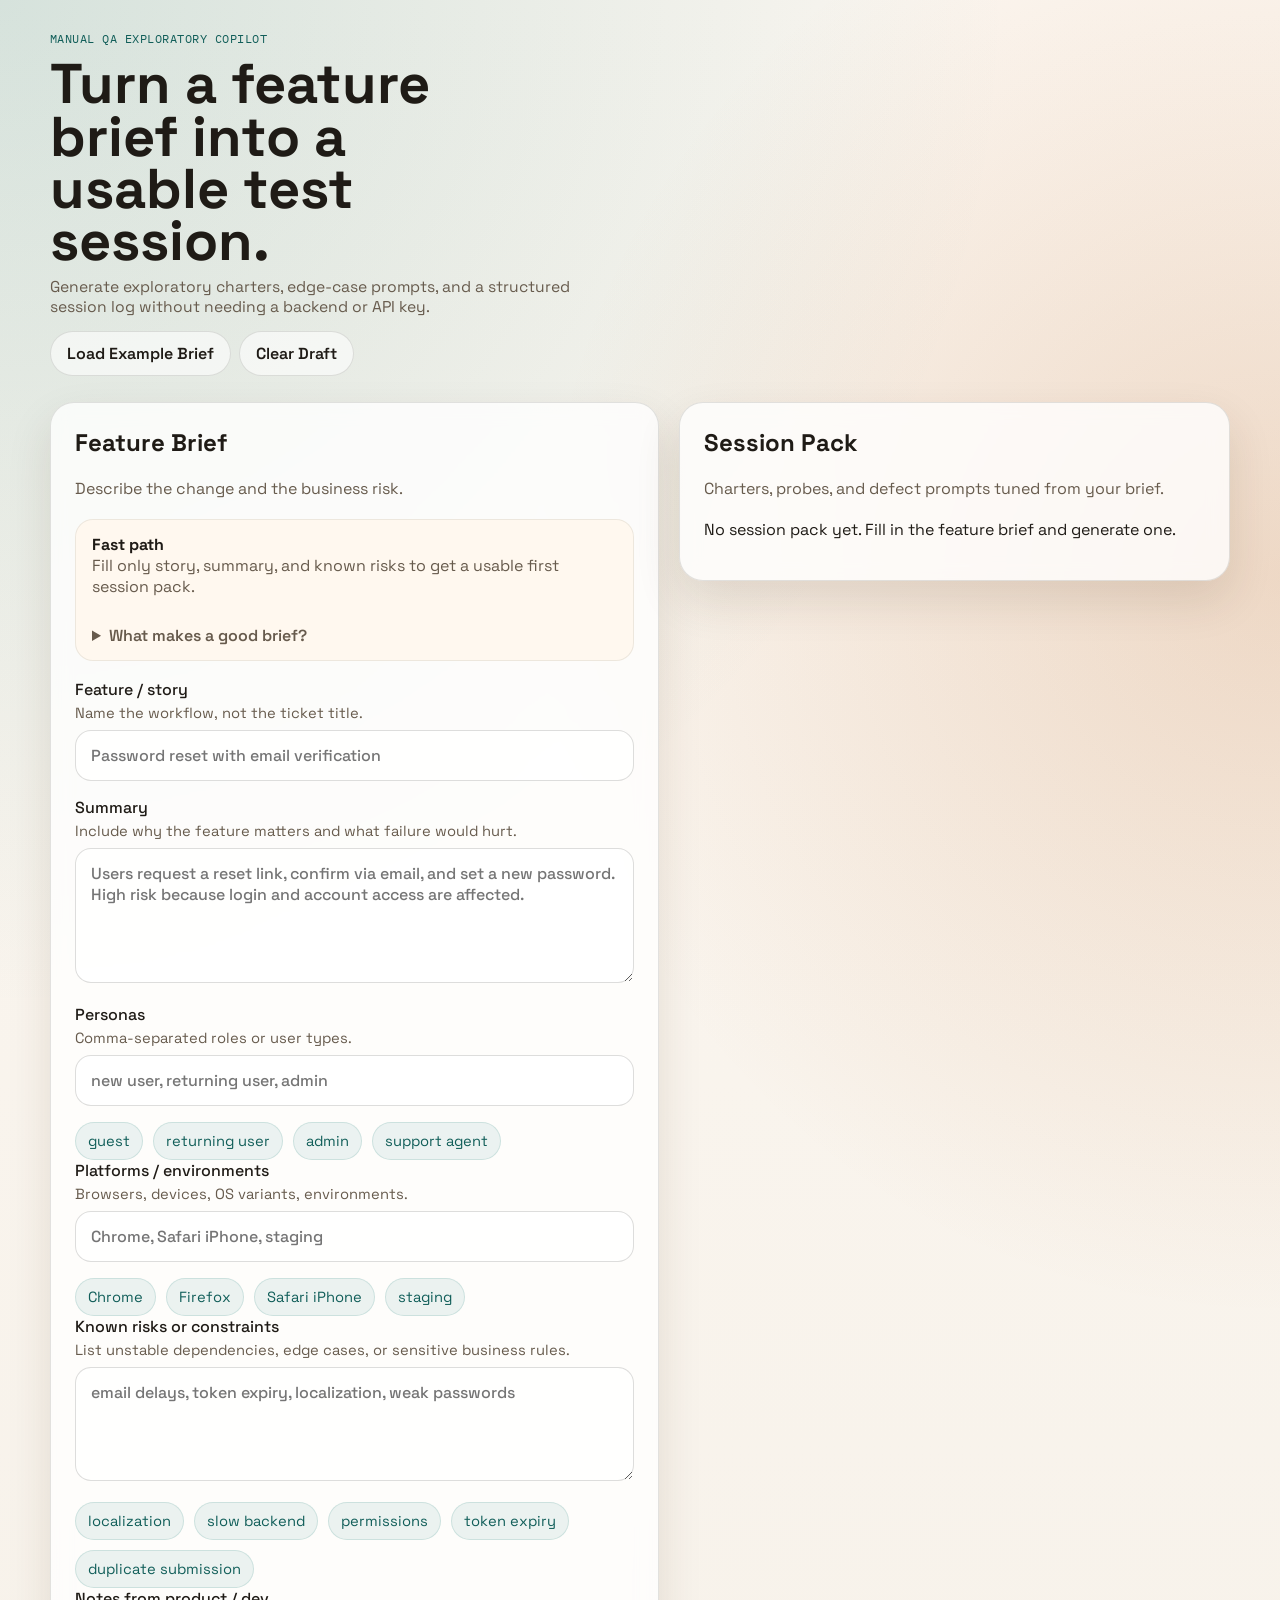
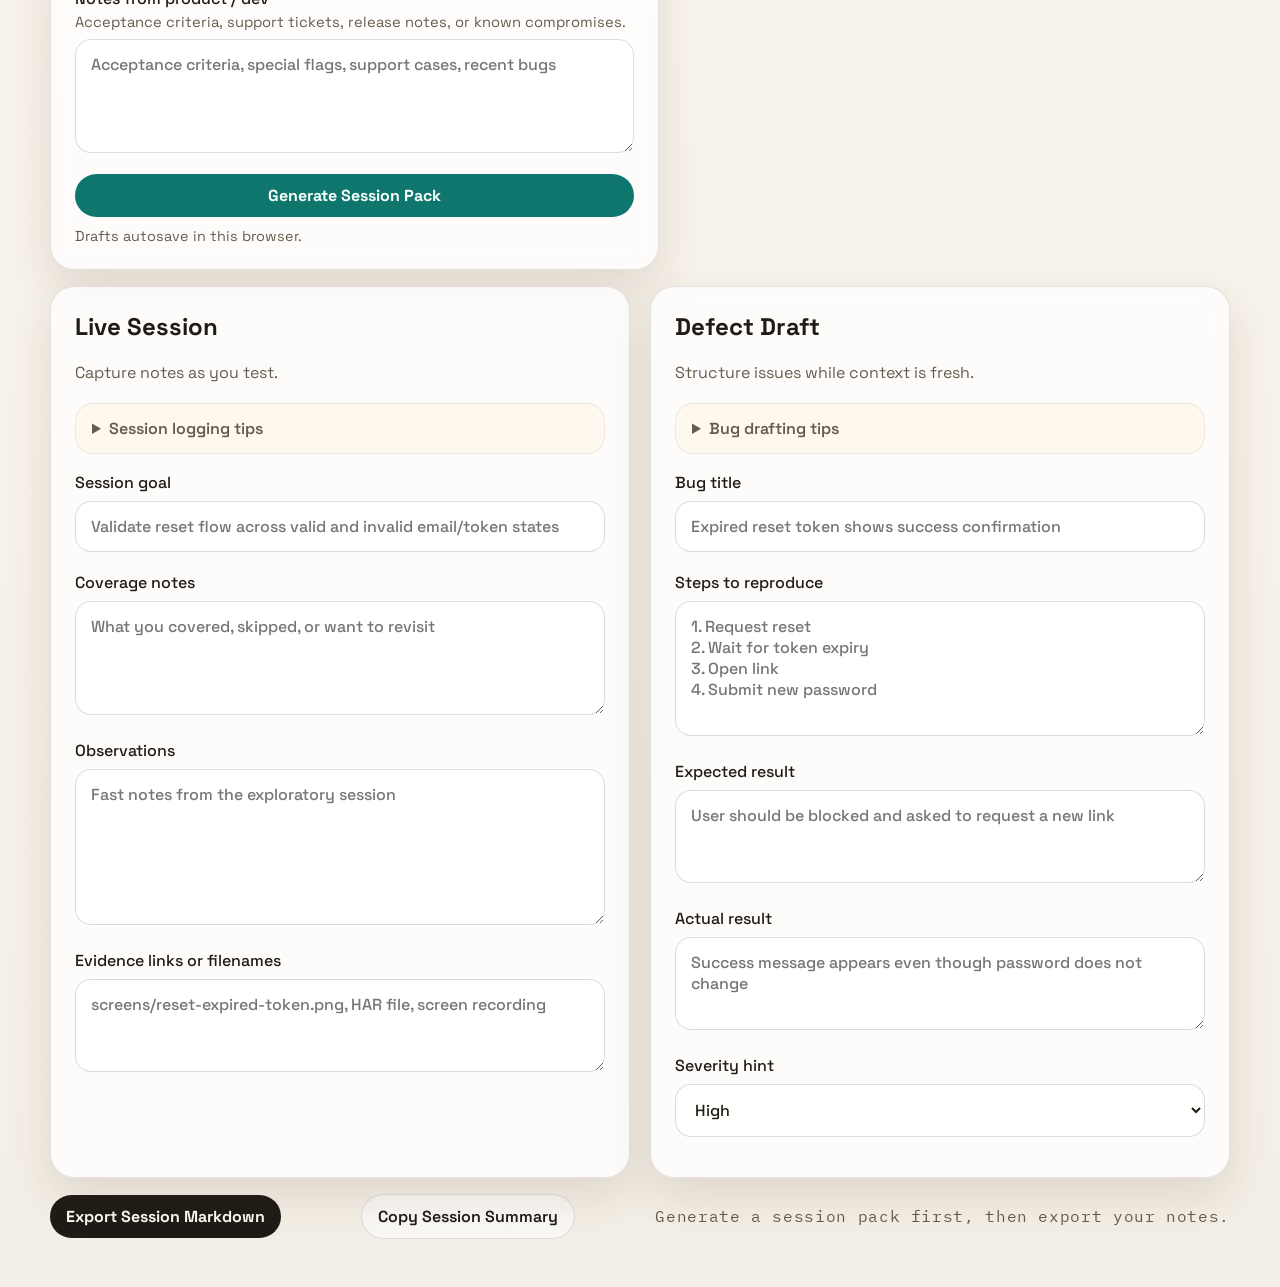
==== index.html @ 787197c0 "Initial MVP for manual QA exploratory copilot" ====
<!DOCTYPE html>
<html lang="en">
<head>
  <meta charset="UTF-8">
  <meta name="viewport" content="width=device-width, initial-scale=1.0">
  <title>Field Notes QA Copilot</title>
  <link rel="icon" type="image/svg+xml" href="favicon.svg">
  <link rel="preconnect" href="https://fonts.googleapis.com">
  <link rel="preconnect" href="https://fonts.gstatic.com" crossorigin>
  <link href="https://fonts.googleapis.com/css2?family=Space+Grotesk:wght@400;500;700&family=IBM+Plex+Mono:wght@400;500&display=swap" rel="stylesheet">
  <link rel="stylesheet" href="styles.css">
</head>
<body>
  <main class="shell">
    <section class="hero">
      <p class="eyebrow">Manual QA Exploratory Copilot</p>
      <h1>Turn a feature brief into a usable test session.</h1>
      <p class="lede">
        Generate exploratory charters, edge-case prompts, and a structured session log without needing a backend or API key.
      </p>
      <div class="hero-actions">
        <button id="sampleBtn" class="ghost" type="button">Load Example Brief</button>
        <button id="clearBtn" class="ghost" type="button">Clear Draft</button>
      </div>
    </section>

    <section class="panel grid">
      <form id="brief-form" class="card input-card">
        <div class="card-header">
          <h2>Feature Brief</h2>
          <p>Describe the change and the business risk.</p>
        </div>

        <section class="tips-banner">
          <div>
            <strong>Fast path</strong>
            <p>Fill only story, summary, and known risks to get a usable first session pack.</p>
          </div>
          <details>
            <summary>What makes a good brief?</summary>
            <ul class="tip-list">
              <li>State the user goal and the risky outcome if the feature fails.</li>
              <li>Mention roles, channels, environments, or external systems involved.</li>
              <li>List recent bugs, constraints, or areas that changed late.</li>
            </ul>
          </details>
        </section>

        <label>
          Feature / story
          <span class="hint">Name the workflow, not the ticket title.</span>
          <input id="featureName" name="featureName" type="text" placeholder="Password reset with email verification" required>
        </label>

        <label>
          Summary
          <span class="hint">Include why the feature matters and what failure would hurt.</span>
          <textarea id="summary" name="summary" rows="5" placeholder="Users request a reset link, confirm via email, and set a new password. High risk because login and account access are affected." required></textarea>
        </label>

        <label>
          Personas
          <span class="hint">Comma-separated roles or user types.</span>
          <input id="personas" name="personas" type="text" placeholder="new user, returning user, admin">
        </label>
        <div class="chip-row" data-target="personas">
          <button type="button" class="chip">guest</button>
          <button type="button" class="chip">returning user</button>
          <button type="button" class="chip">admin</button>
          <button type="button" class="chip">support agent</button>
        </div>

        <label>
          Platforms / environments
          <span class="hint">Browsers, devices, OS variants, environments.</span>
          <input id="platforms" name="platforms" type="text" placeholder="Chrome, Safari iPhone, staging">
        </label>
        <div class="chip-row" data-target="platforms">
          <button type="button" class="chip">Chrome</button>
          <button type="button" class="chip">Firefox</button>
          <button type="button" class="chip">Safari iPhone</button>
          <button type="button" class="chip">staging</button>
        </div>

        <label>
          Known risks or constraints
          <span class="hint">List unstable dependencies, edge cases, or sensitive business rules.</span>
          <textarea id="risks" name="risks" rows="4" placeholder="email delays, token expiry, localization, weak passwords"></textarea>
        </label>
        <div class="chip-row" data-target="risks">
          <button type="button" class="chip">localization</button>
          <button type="button" class="chip">slow backend</button>
          <button type="button" class="chip">permissions</button>
          <button type="button" class="chip">token expiry</button>
          <button type="button" class="chip">duplicate submission</button>
        </div>

        <label>
          Notes from product / dev
          <span class="hint">Acceptance criteria, support tickets, release notes, or known compromises.</span>
          <textarea id="notes" name="notes" rows="4" placeholder="Acceptance criteria, special flags, support cases, recent bugs"></textarea>
        </label>

        <div class="form-actions">
          <button type="submit" class="primary">Generate Session Pack</button>
          <p class="microcopy">Drafts autosave in this browser.</p>
        </div>
      </form>

      <section class="card output-card">
        <div class="card-header">
          <h2>Session Pack</h2>
          <p>Charters, probes, and defect prompts tuned from your brief.</p>
        </div>

        <div id="emptyState" class="empty-state">
          <p>No session pack yet. Fill in the feature brief and generate one.</p>
        </div>

        <div id="results" class="results hidden">
          <div class="summary-strip">
            <div>
              <span class="meta-label">Mission</span>
              <strong id="missionText"></strong>
            </div>
            <div>
              <span class="meta-label">Risk level</span>
              <strong id="riskLevel"></strong>
            </div>
            <div>
              <span class="meta-label">Topics</span>
              <strong id="topicSummary"></strong>
            </div>
            <div>
              <span class="meta-label">Counts</span>
              <strong id="packCounts"></strong>
            </div>
          </div>

          <section class="section-header">
            <div>
              <h3>Charters</h3>
              <p>Use these as session missions, not scripts.</p>
            </div>
            <ul id="charterList" class="stack-list"></ul>
          </section>

          <section class="section-header">
            <div>
              <h3>Edge-Case Probes</h3>
              <p>Scan these when you need new angles mid-session.</p>
            </div>
            <ul id="probeList" class="stack-list"></ul>
          </section>

          <section class="section-header">
            <div>
              <h3>Coverage Map</h3>
              <p>Mark what you touched and what still needs a pass.</p>
            </div>
            <ul id="coverageList" class="stack-list compact"></ul>
          </section>
        </div>
      </section>
    </section>

    <section class="panel grid session-grid">
      <section class="card">
        <div class="card-header">
          <h2>Live Session</h2>
          <p>Capture notes as you test.</p>
        </div>
        <details class="inline-tip">
          <summary>Session logging tips</summary>
          <ul class="tip-list">
            <li>Write what you learned, not every click you made.</li>
            <li>Note what you skipped on purpose so the coverage gap is explicit.</li>
            <li>Capture filenames, URLs, and timestamps while they are easy to grab.</li>
          </ul>
        </details>

        <div class="session-fields">
          <label>
            Session goal
            <input id="sessionGoal" type="text" placeholder="Validate reset flow across valid and invalid email/token states">
          </label>

          <label>
            Coverage notes
            <textarea id="coverageNotes" rows="4" placeholder="What you covered, skipped, or want to revisit"></textarea>
          </label>

          <label>
            Observations
            <textarea id="observations" rows="6" placeholder="Fast notes from the exploratory session"></textarea>
          </label>

          <label>
            Evidence links or filenames
            <textarea id="evidence" rows="3" placeholder="screens/reset-expired-token.png, HAR file, screen recording"></textarea>
          </label>
        </div>
      </section>

      <section class="card">
        <div class="card-header">
          <h2>Defect Draft</h2>
          <p>Structure issues while context is fresh.</p>
        </div>
        <details class="inline-tip">
          <summary>Bug drafting tips</summary>
          <ul class="tip-list">
            <li>Write the title as observed behavior plus affected area.</li>
            <li>Use expected vs actual to show user impact, not just technical mismatch.</li>
            <li>Keep steps short enough that another QA can replay them quickly.</li>
          </ul>
        </details>

        <div class="session-fields">
          <label>
            Bug title
            <input id="bugTitle" type="text" placeholder="Expired reset token shows success confirmation">
          </label>

          <label>
            Steps to reproduce
            <textarea id="steps" rows="5" placeholder="1. Request reset
2. Wait for token expiry
3. Open link
4. Submit new password"></textarea>
          </label>

          <label>
            Expected result
            <textarea id="expected" rows="3" placeholder="User should be blocked and asked to request a new link"></textarea>
          </label>

          <label>
            Actual result
            <textarea id="actual" rows="3" placeholder="Success message appears even though password does not change"></textarea>
          </label>

          <label>
            Severity hint
            <select id="severity">
              <option>Critical</option>
              <option selected>High</option>
              <option>Medium</option>
              <option>Low</option>
            </select>
          </label>
        </div>
      </section>
    </section>

    <section class="panel actions">
      <button id="exportBtn" class="secondary">Export Session Markdown</button>
      <button id="copyBtn" class="ghost" type="button">Copy Session Summary</button>
      <p id="statusMessage" class="status">Generate a session pack first, then export your notes.</p>
    </section>
  </main>

  <script src="app.js"></script>
</body>
</html>
---- styles.css ----
:root {
  --bg: #f4efe6;
  --panel: rgba(255, 251, 245, 0.84);
  --card: rgba(255, 255, 255, 0.78);
  --text: #1f1b16;
  --muted: #675b4d;
  --line: rgba(31, 27, 22, 0.12);
  --accent: #0f766e;
  --accent-strong: #115e59;
  --signal: #b45309;
  --shadow: 0 20px 45px rgba(63, 42, 20, 0.12);
}

* {
  box-sizing: border-box;
}

body {
  margin: 0;
  min-height: 100vh;
  font-family: "Space Grotesk", sans-serif;
  color: var(--text);
  background:
    radial-gradient(circle at top left, rgba(15, 118, 110, 0.16), transparent 32%),
    radial-gradient(circle at right 20%, rgba(180, 83, 9, 0.18), transparent 28%),
    linear-gradient(180deg, #fcf7f1 0%, var(--bg) 100%);
}

.shell {
  width: min(1180px, calc(100% - 32px));
  margin: 0 auto;
  padding: 22px 0 48px;
}

.hero {
  padding: 8px 0 10px;
  max-width: 880px;
}

.hero-actions,
.form-actions,
.chip-row {
  display: flex;
  flex-wrap: wrap;
  gap: 10px;
}

.hero-actions {
  gap: 8px;
}

.eyebrow,
.meta-label,
.status {
  font-family: "IBM Plex Mono", monospace;
  letter-spacing: 0.04em;
}

.eyebrow {
  color: var(--accent-strong);
  text-transform: uppercase;
  font-size: 0.78rem;
}

h1,
h2,
h3,
p {
  margin-top: 0;
}

h1 {
  max-width: 11ch;
  font-size: clamp(2rem, 4.4vw, 3.5rem);
  line-height: 0.93;
  margin-bottom: 10px;
}

.lede {
  max-width: 58ch;
  color: var(--muted);
  font-size: 0.98rem;
  margin-bottom: 14px;
}

.panel {
  margin-top: 16px;
}

.grid {
  display: grid;
  gap: 20px;
  grid-template-columns: 1.05fr 0.95fr;
}

.session-grid {
  grid-template-columns: repeat(2, 1fr);
}

.card {
  background: var(--card);
  border: 1px solid var(--line);
  border-radius: 24px;
  box-shadow: var(--shadow);
  padding: 24px;
  backdrop-filter: blur(10px);
}

.output-card {
  position: sticky;
  top: 18px;
  align-self: start;
}

.card-header {
  margin-bottom: 20px;
}

.card-header p {
  color: var(--muted);
  margin-bottom: 0;
}

label {
  display: block;
  margin-bottom: 16px;
  font-weight: 500;
}

.hint,
.microcopy,
.section-header p,
.tip-list,
summary,
.tips-banner p {
  color: var(--muted);
}

.hint {
  display: block;
  margin-top: 4px;
  font-weight: 400;
  font-size: 0.92rem;
}

input,
textarea,
select,
button {
  font: inherit;
}

input,
textarea,
select {
  width: 100%;
  margin-top: 8px;
  border: 1px solid rgba(31, 27, 22, 0.15);
  border-radius: 16px;
  padding: 14px 15px;
  background: rgba(255, 255, 255, 0.78);
  color: var(--text);
}

input:focus,
textarea:focus,
select:focus {
  outline: 2px solid rgba(15, 118, 110, 0.22);
  border-color: var(--accent);
}

textarea {
  resize: vertical;
}

button {
  border: 0;
  border-radius: 999px;
  padding: 11px 16px;
  cursor: pointer;
  transition: transform 160ms ease, opacity 160ms ease, background 160ms ease;
}

button:hover {
  transform: translateY(-1px);
}

.primary {
  background: var(--accent);
  color: #f8fffd;
  width: 100%;
  font-weight: 700;
}

.secondary {
  background: #1f1b16;
  color: #fffaf2;
  font-weight: 700;
}

.ghost {
  background: rgba(255, 255, 255, 0.58);
  color: var(--text);
  border: 1px solid rgba(31, 27, 22, 0.12);
  font-weight: 600;
}

.chip {
  background: rgba(15, 118, 110, 0.08);
  color: var(--accent-strong);
  border: 1px solid rgba(15, 118, 110, 0.14);
  padding: 9px 12px;
  font-size: 0.92rem;
}

.tips-banner,
.inline-tip {
  border: 1px solid rgba(31, 27, 22, 0.08);
  border-radius: 18px;
  background: rgba(255, 248, 238, 0.9);
  padding: 14px 16px;
  margin-bottom: 18px;
}

.tips-banner {
  display: grid;
  gap: 12px;
}

summary {
  cursor: pointer;
  font-weight: 600;
}

.tip-list {
  margin-bottom: 0;
  padding-left: 20px;
}

.results.hidden,
.empty-state.hidden {
  display: none;
}

.summary-strip {
  display: grid;
  gap: 12px;
  grid-template-columns: repeat(2, minmax(0, 1fr));
  margin-bottom: 20px;
  padding: 16px;
  border-radius: 18px;
  background: rgba(15, 118, 110, 0.08);
}

.meta-label {
  display: block;
  color: var(--muted);
  font-size: 0.74rem;
  text-transform: uppercase;
  margin-bottom: 4px;
}

.stack-list {
  padding: 0;
  margin: 0;
  list-style: none;
  display: grid;
  gap: 12px;
}

.stack-list li {
  padding: 14px 15px;
  border-radius: 16px;
  background: rgba(255, 250, 242, 0.9);
  border: 1px solid rgba(31, 27, 22, 0.09);
}

.section-header {
  margin-top: 24px;
}

.section-header h3 {
  margin-bottom: 4px;
}

.compact li {
  padding: 10px 12px;
}

.session-fields {
  display: grid;
  gap: 4px;
}

.actions {
  display: flex;
  flex-wrap: wrap;
  justify-content: space-between;
  align-items: center;
  gap: 16px;
}

.status {
  color: var(--muted);
  margin-bottom: 0;
}

.microcopy {
  margin: 0;
  font-size: 0.9rem;
}

@media (max-width: 920px) {
  .grid,
  .session-grid {
    grid-template-columns: 1fr;
  }

  .shell {
    width: min(100% - 20px, 1180px);
    padding-top: 16px;
  }

  h1 {
    max-width: none;
    font-size: clamp(2rem, 10vw, 3rem);
  }

  .actions {
    align-items: flex-start;
  }

  .output-card {
    position: static;
  }
}
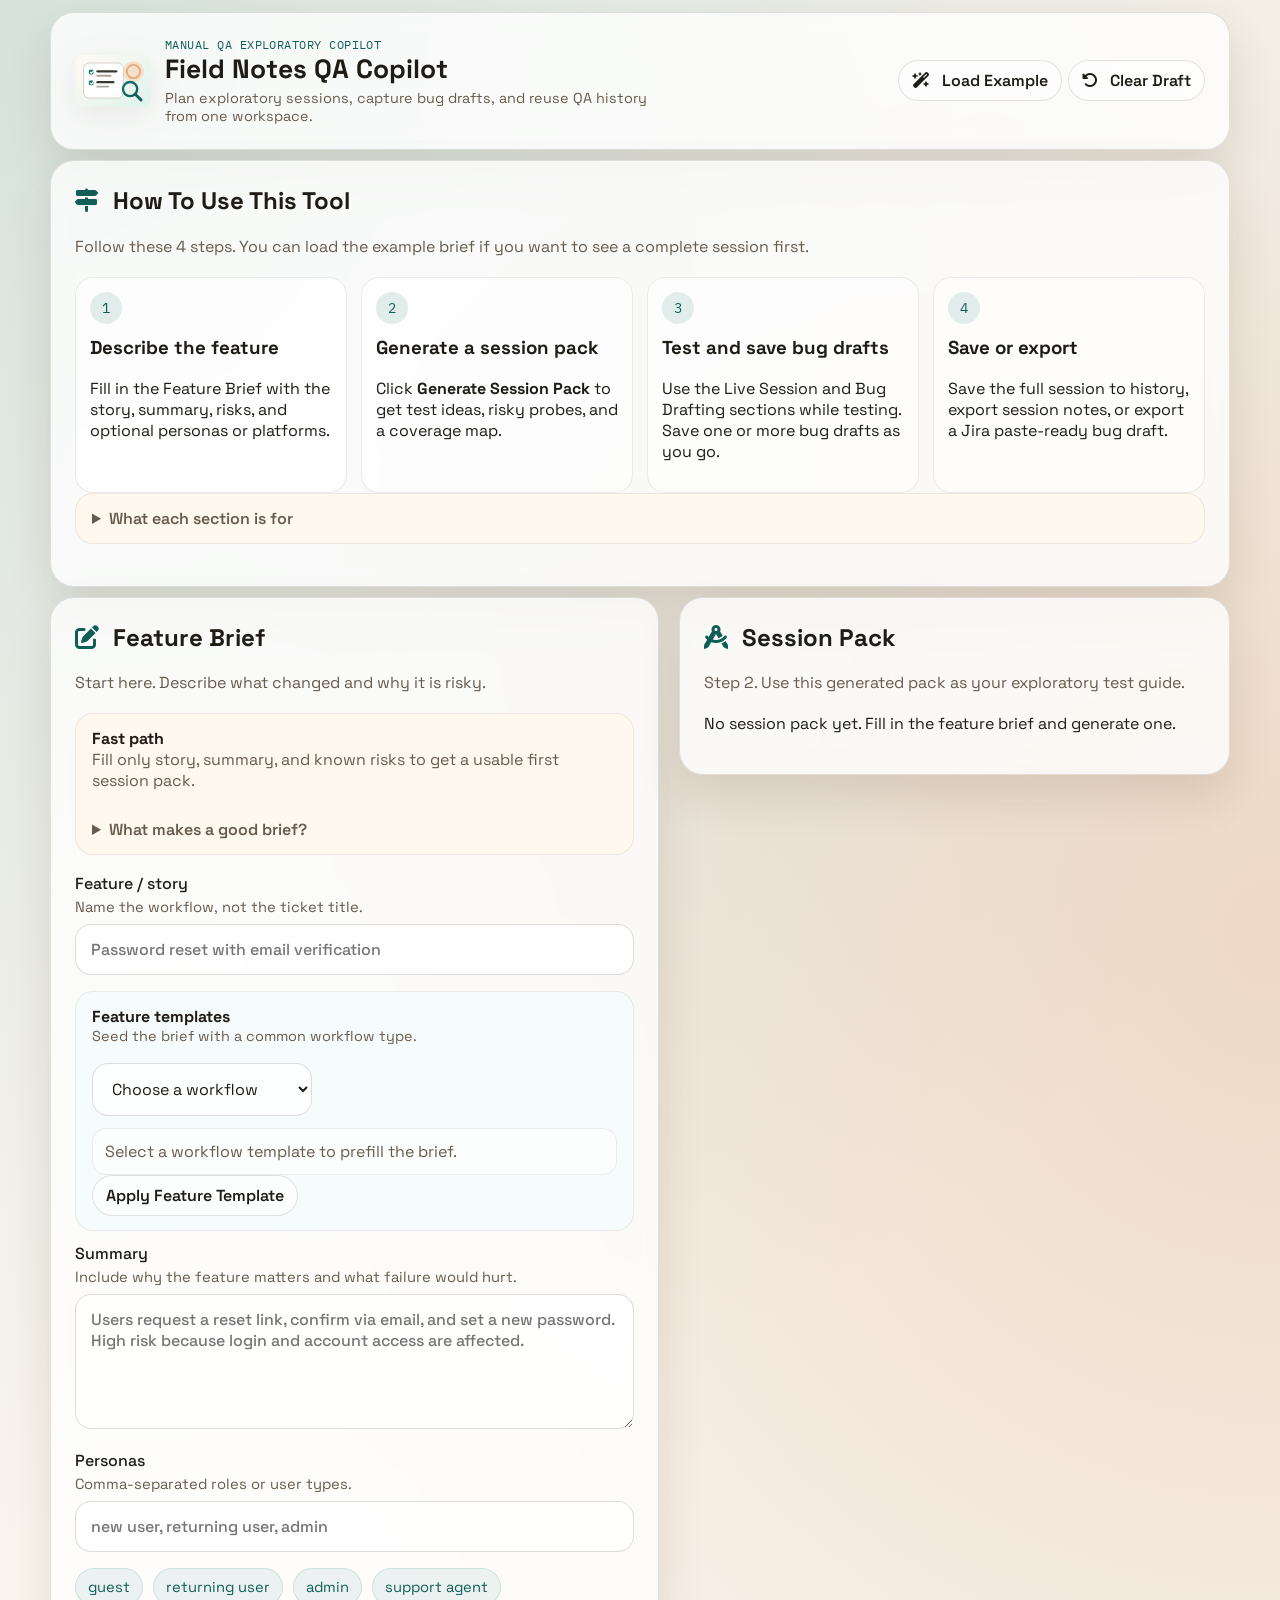
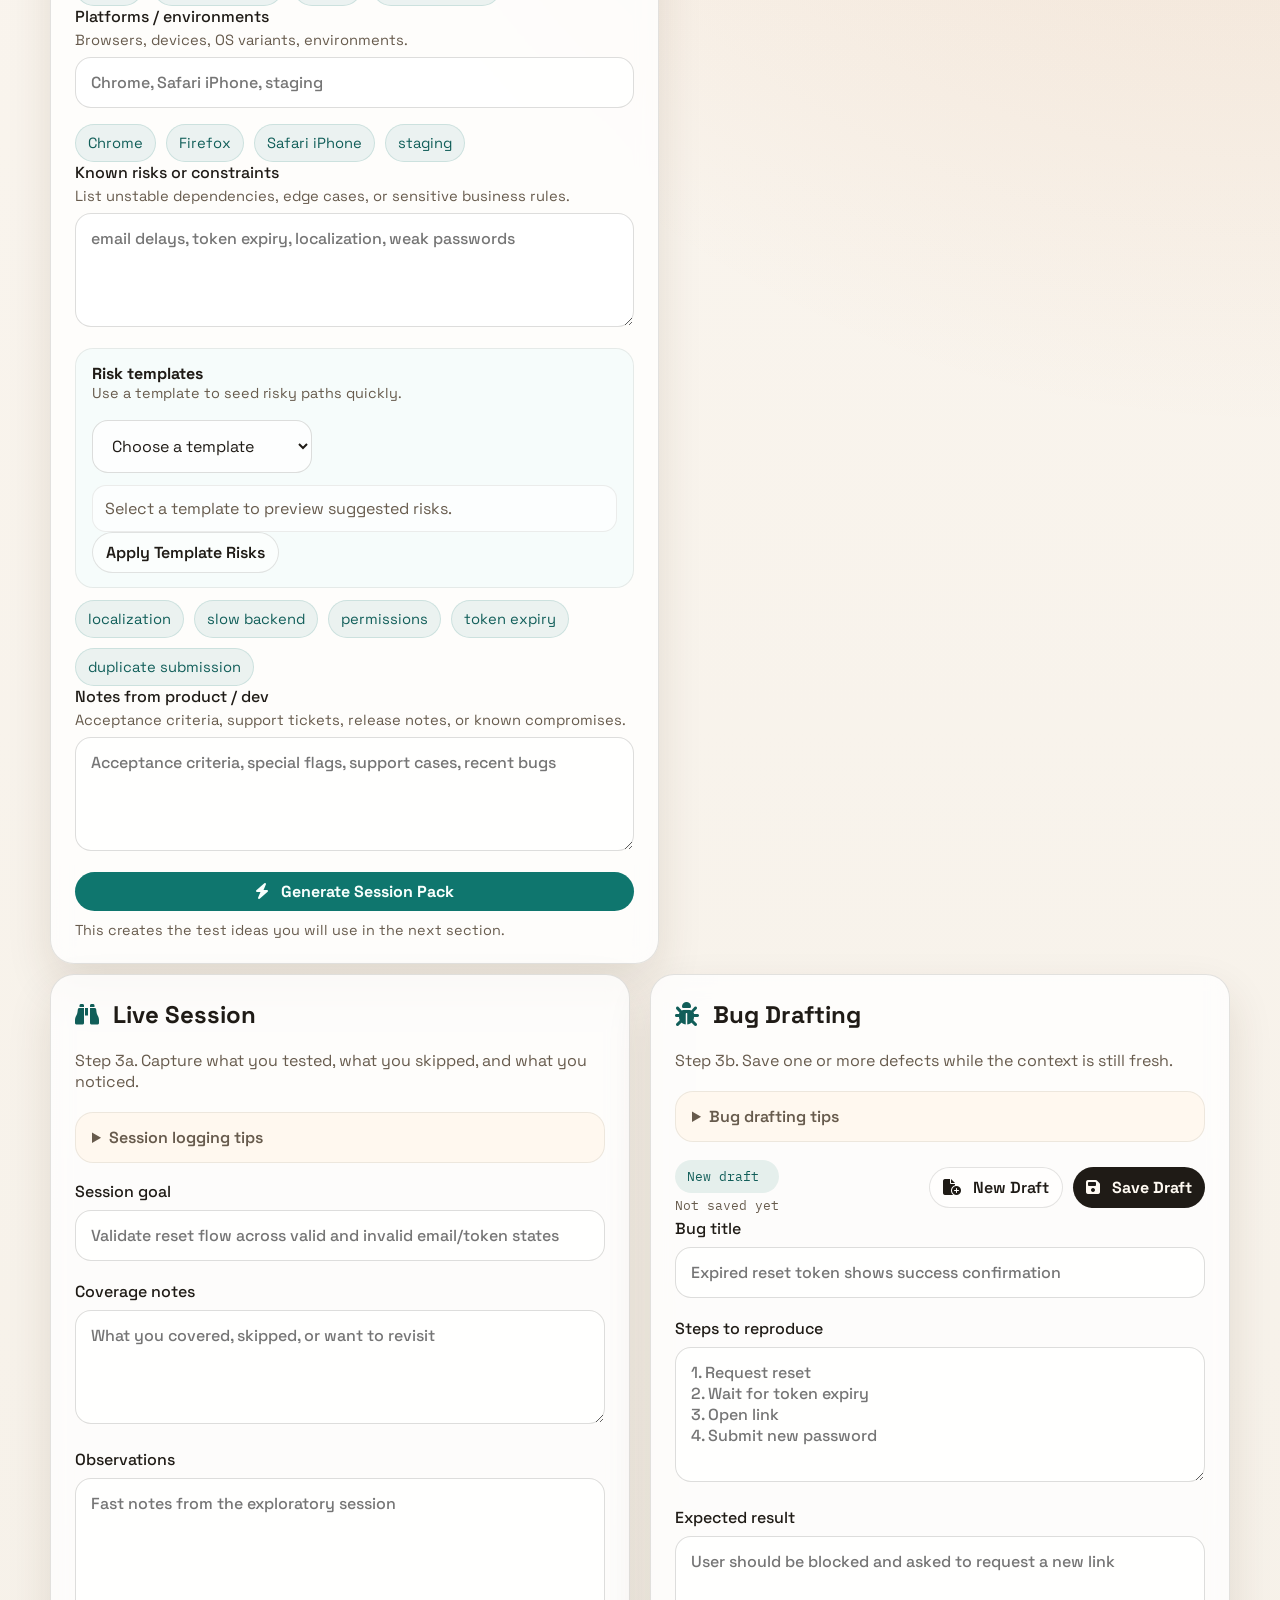
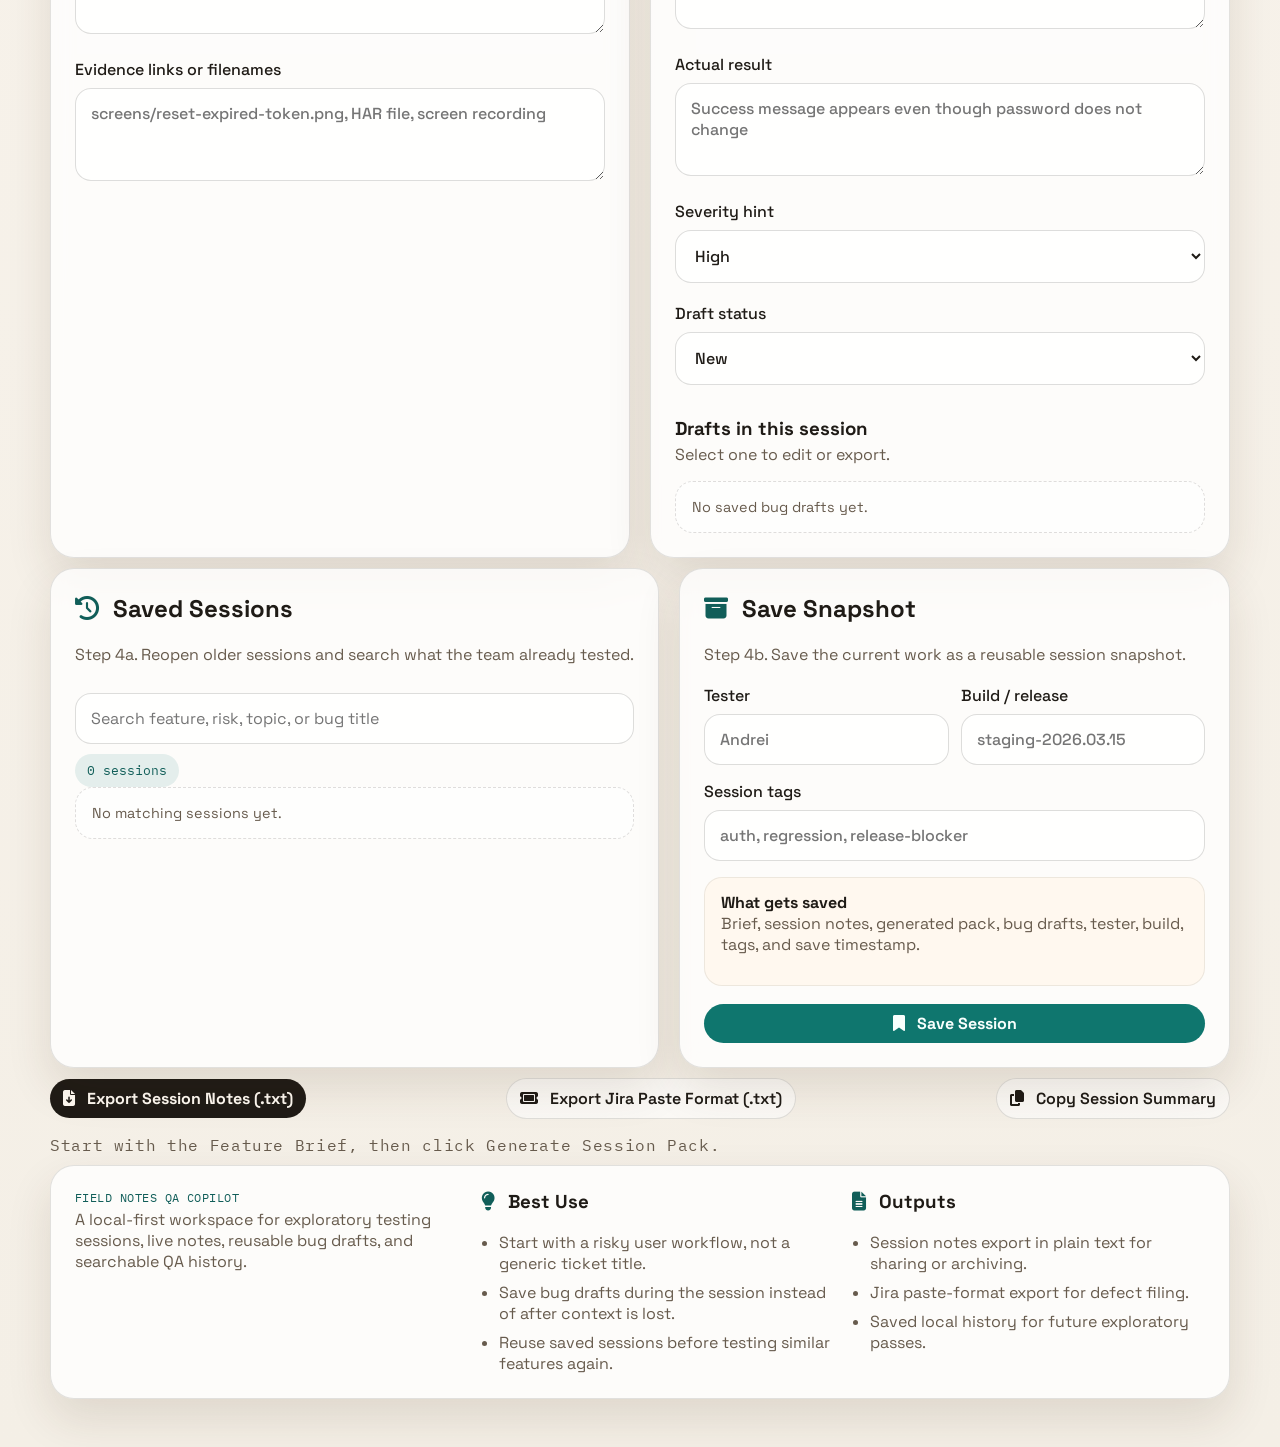
==== commit d081d778: "Refine exploratory copilot UX and session workflow" ====
--- a/index.html
+++ b/index.html
@@ -8,27 +8,70 @@
   <link rel="preconnect" href="https://fonts.googleapis.com">
   <link rel="preconnect" href="https://fonts.gstatic.com" crossorigin>
   <link href="https://fonts.googleapis.com/css2?family=Space+Grotesk:wght@400;500;700&family=IBM+Plex+Mono:wght@400;500&display=swap" rel="stylesheet">
+  <link rel="stylesheet" href="https://cdnjs.cloudflare.com/ajax/libs/font-awesome/6.5.2/css/all.min.css">
   <link rel="stylesheet" href="styles.css">
 </head>
 <body>
   <main class="shell">
-    <section class="hero">
-      <p class="eyebrow">Manual QA Exploratory Copilot</p>
-      <h1>Turn a feature brief into a usable test session.</h1>
-      <p class="lede">
-        Generate exploratory charters, edge-case prompts, and a structured session log without needing a backend or API key.
-      </p>
+    <section class="hero-bar card">
+      <div class="hero-brand">
+        <img src="cover-mark.svg" alt="Field Notes QA Copilot logo" class="hero-logo">
+        <div>
+          <p class="eyebrow">Manual QA Exploratory Copilot</p>
+          <h1>Field Notes QA Copilot</h1>
+          <p class="lede">Plan exploratory sessions, capture bug drafts, and reuse QA history from one workspace.</p>
+        </div>
+      </div>
       <div class="hero-actions">
-        <button id="sampleBtn" class="ghost" type="button">Load Example Brief</button>
-        <button id="clearBtn" class="ghost" type="button">Clear Draft</button>
+        <button id="sampleBtn" class="ghost" type="button"><i class="fa-solid fa-wand-magic-sparkles"></i> Load Example</button>
+        <button id="clearBtn" class="ghost" type="button"><i class="fa-solid fa-rotate-left"></i> Clear Draft</button>
       </div>
+    </section>
+
+    <section class="panel card onboarding-card">
+      <div class="card-header">
+        <h2><i class="fa-solid fa-map-signs"></i> How To Use This Tool</h2>
+        <p>Follow these 4 steps. You can load the example brief if you want to see a complete session first.</p>
+      </div>
+      <div class="onboarding-grid">
+        <article class="step-card">
+          <span class="step-number">1</span>
+          <h3>Describe the feature</h3>
+          <p>Fill in the Feature Brief with the story, summary, risks, and optional personas or platforms.</p>
+        </article>
+        <article class="step-card">
+          <span class="step-number">2</span>
+          <h3>Generate a session pack</h3>
+          <p>Click <strong>Generate Session Pack</strong> to get test ideas, risky probes, and a coverage map.</p>
+        </article>
+        <article class="step-card">
+          <span class="step-number">3</span>
+          <h3>Test and save bug drafts</h3>
+          <p>Use the Live Session and Bug Drafting sections while testing. Save one or more bug drafts as you go.</p>
+        </article>
+        <article class="step-card">
+          <span class="step-number">4</span>
+          <h3>Save or export</h3>
+          <p>Save the full session to history, export session notes, or export a Jira paste-ready bug draft.</p>
+        </article>
+      </div>
+      <details class="inline-tip">
+        <summary>What each section is for</summary>
+        <ul class="tip-list">
+          <li><strong>Feature Brief:</strong> the input about what changed.</li>
+          <li><strong>Session Pack:</strong> the generated ideas for what to test.</li>
+          <li><strong>Live Session:</strong> your notes while exploring.</li>
+          <li><strong>Bug Drafting:</strong> structured defect notes you can save and export.</li>
+          <li><strong>Saved Sessions:</strong> your reusable history.</li>
+        </ul>
+      </details>
     </section>
 
     <section class="panel grid">
       <form id="brief-form" class="card input-card">
         <div class="card-header">
-          <h2>Feature Brief</h2>
-          <p>Describe the change and the business risk.</p>
+          <h2><i class="fa-solid fa-pen-to-square"></i> Feature Brief</h2>
+          <p>Start here. Describe what changed and why it is risky.</p>
         </div>
 
         <section class="tips-banner">
@@ -51,6 +94,26 @@
           <span class="hint">Name the workflow, not the ticket title.</span>
           <input id="featureName" name="featureName" type="text" placeholder="Password reset with email verification" required>
         </label>
+        <section class="template-strip">
+          <div class="template-header">
+            <div>
+              <strong>Feature templates</strong>
+              <p class="microcopy">Seed the brief with a common workflow type.</p>
+            </div>
+            <select id="featureTemplate">
+              <option value="">Choose a workflow</option>
+              <option value="auth">Authentication flow</option>
+              <option value="checkout">Checkout flow</option>
+              <option value="profile">Profile update flow</option>
+              <option value="search">Search and filtering</option>
+              <option value="upload">Upload flow</option>
+            </select>
+          </div>
+          <div id="featureTemplatePreview" class="template-preview">Select a workflow template to prefill the brief.</div>
+          <div class="template-actions">
+            <button id="applyFeatureTemplateBtn" type="button" class="ghost">Apply Feature Template</button>
+          </div>
+        </section>
 
         <label>
           Summary
@@ -87,6 +150,26 @@
           <span class="hint">List unstable dependencies, edge cases, or sensitive business rules.</span>
           <textarea id="risks" name="risks" rows="4" placeholder="email delays, token expiry, localization, weak passwords"></textarea>
         </label>
+        <section class="template-strip">
+          <div class="template-header">
+            <div>
+              <strong>Risk templates</strong>
+              <p class="microcopy">Use a template to seed risky paths quickly.</p>
+            </div>
+            <select id="riskTemplate">
+              <option value="">Choose a template</option>
+              <option value="auth">Authentication</option>
+              <option value="payments">Payments</option>
+              <option value="permissions">Permissions</option>
+              <option value="notifications">Notifications</option>
+              <option value="fileHandling">File handling</option>
+            </select>
+          </div>
+          <div id="templatePreview" class="template-preview">Select a template to preview suggested risks.</div>
+          <div class="template-actions">
+            <button id="applyTemplateBtn" type="button" class="ghost">Apply Template Risks</button>
+          </div>
+        </section>
         <div class="chip-row" data-target="risks">
           <button type="button" class="chip">localization</button>
           <button type="button" class="chip">slow backend</button>
@@ -102,15 +185,15 @@
         </label>
 
         <div class="form-actions">
-          <button type="submit" class="primary">Generate Session Pack</button>
-          <p class="microcopy">Drafts autosave in this browser.</p>
+          <button type="submit" class="primary"><i class="fa-solid fa-bolt"></i> Generate Session Pack</button>
+          <p class="microcopy">This creates the test ideas you will use in the next section.</p>
         </div>
       </form>
 
       <section class="card output-card">
         <div class="card-header">
-          <h2>Session Pack</h2>
-          <p>Charters, probes, and defect prompts tuned from your brief.</p>
+          <h2><i class="fa-solid fa-compass-drafting"></i> Session Pack</h2>
+          <p>Step 2. Use this generated pack as your exploratory test guide.</p>
         </div>
 
         <div id="emptyState" class="empty-state">
@@ -167,8 +250,8 @@
     <section class="panel grid session-grid">
       <section class="card">
         <div class="card-header">
-          <h2>Live Session</h2>
-          <p>Capture notes as you test.</p>
+          <h2><i class="fa-solid fa-binoculars"></i> Live Session</h2>
+          <p>Step 3a. Capture what you tested, what you skipped, and what you noticed.</p>
         </div>
         <details class="inline-tip">
           <summary>Session logging tips</summary>
@@ -204,8 +287,8 @@
 
       <section class="card">
         <div class="card-header">
-          <h2>Defect Draft</h2>
-          <p>Structure issues while context is fresh.</p>
+          <h2><i class="fa-solid fa-bug"></i> Bug Drafting</h2>
+          <p>Step 3b. Save one or more defects while the context is still fresh.</p>
         </div>
         <details class="inline-tip">
           <summary>Bug drafting tips</summary>
@@ -217,6 +300,17 @@
         </details>
 
         <div class="session-fields">
+          <div class="draft-toolbar">
+            <div class="draft-meta">
+              <span class="pill" id="activeDraftLabel">New draft</span>
+              <span class="draft-stamp" id="activeDraftStamp">Not saved yet</span>
+            </div>
+            <div class="inline-actions">
+              <button id="resetDraftBtn" type="button" class="ghost"><i class="fa-solid fa-file-circle-plus"></i> New Draft</button>
+              <button id="saveDraftBtn" type="button" class="secondary"><i class="fa-solid fa-floppy-disk"></i> Save Draft</button>
+            </div>
+          </div>
+
           <label>
             Bug title
             <input id="bugTitle" type="text" placeholder="Expired reset token shows success confirmation">
@@ -249,15 +343,107 @@
               <option>Low</option>
             </select>
           </label>
-        </div>
+          <label>
+            Draft status
+            <select id="draftStatus">
+              <option selected>New</option>
+              <option>Ready to file</option>
+              <option>Filed</option>
+            </select>
+          </label>
+        </div>
+
+        <section class="draft-list-wrap">
+          <div class="section-header compact-header">
+            <div>
+              <h3>Drafts in this session</h3>
+              <p>Select one to edit or export.</p>
+            </div>
+          </div>
+          <div id="draftList" class="saved-list empty-list">
+            <p class="microcopy">No saved bug drafts yet.</p>
+          </div>
+        </section>
       </section>
     </section>
 
+    <section class="panel grid history-grid">
+      <section class="card">
+        <div class="card-header">
+          <h2><i class="fa-solid fa-clock-rotate-left"></i> Saved Sessions</h2>
+          <p>Step 4a. Reopen older sessions and search what the team already tested.</p>
+        </div>
+        <div class="history-toolbar">
+          <input id="historySearch" type="search" placeholder="Search feature, risk, topic, or bug title">
+          <span class="pill" id="historyCount">0 sessions</span>
+        </div>
+        <div id="historyList" class="saved-list empty-list">
+          <p class="microcopy">No saved sessions yet.</p>
+        </div>
+      </section>
+
+      <section class="card">
+        <div class="card-header">
+          <h2><i class="fa-solid fa-box-archive"></i> Save Snapshot</h2>
+          <p>Step 4b. Save the current work as a reusable session snapshot.</p>
+        </div>
+        <div class="snapshot-grid">
+          <label>
+            Tester
+            <input id="testerName" type="text" placeholder="Andrei">
+          </label>
+          <label>
+            Build / release
+            <input id="buildRef" type="text" placeholder="staging-2026.03.15">
+          </label>
+        </div>
+        <label>
+          Session tags
+          <input id="sessionTags" type="text" placeholder="auth, regression, release-blocker">
+        </label>
+        <div class="tips-banner compact-banner">
+          <div>
+            <strong>What gets saved</strong>
+            <p>Brief, session notes, generated pack, bug drafts, tester, build, tags, and save timestamp.</p>
+          </div>
+        </div>
+        <button id="saveSessionBtn" class="primary" type="button"><i class="fa-solid fa-bookmark"></i> Save Session</button>
+      </section>
+    </section>
+
     <section class="panel actions">
-      <button id="exportBtn" class="secondary">Export Session Markdown</button>
-      <button id="copyBtn" class="ghost" type="button">Copy Session Summary</button>
-      <p id="statusMessage" class="status">Generate a session pack first, then export your notes.</p>
-    </section>
+      <button id="exportBtn" class="secondary"><i class="fa-solid fa-file-arrow-down"></i> Export Session Notes (.txt)</button>
+      <button id="jiraBtn" class="ghost" type="button"><i class="fa-solid fa-ticket"></i> Export Jira Paste Format (.txt)</button>
+      <button id="copyBtn" class="ghost" type="button"><i class="fa-solid fa-copy"></i> Copy Session Summary</button>
+      <p id="statusMessage" class="status">Start with the Feature Brief, then click Generate Session Pack.</p>
+    </section>
+
+    <footer class="panel footer-card card">
+      <div class="footer-grid">
+        <section>
+          <p class="eyebrow">Field Notes QA Copilot</p>
+          <p class="footer-copy">
+            A local-first workspace for exploratory testing sessions, live notes, reusable bug drafts, and searchable QA history.
+          </p>
+        </section>
+        <section>
+          <h3><i class="fa-solid fa-lightbulb"></i> Best Use</h3>
+          <ul class="footer-list">
+            <li>Start with a risky user workflow, not a generic ticket title.</li>
+            <li>Save bug drafts during the session instead of after context is lost.</li>
+            <li>Reuse saved sessions before testing similar features again.</li>
+          </ul>
+        </section>
+        <section>
+          <h3><i class="fa-solid fa-file-lines"></i> Outputs</h3>
+          <ul class="footer-list">
+            <li>Session notes export in plain text for sharing or archiving.</li>
+            <li>Jira paste-format export for defect filing.</li>
+            <li>Saved local history for future exploratory passes.</li>
+          </ul>
+        </section>
+      </div>
+    </footer>
   </main>
 
   <script src="app.js"></script>
--- a/styles.css
+++ b/styles.css
@@ -29,24 +29,48 @@
 .shell {
   width: min(1180px, calc(100% - 32px));
   margin: 0 auto;
-  padding: 22px 0 48px;
-}
-
-.hero {
-  padding: 8px 0 10px;
-  max-width: 880px;
+  padding: 12px 0 36px;
 }
 
 .hero-actions,
 .form-actions,
-.chip-row {
+.chip-row,
+.inline-actions,
+.template-header,
+.template-actions,
+.history-toolbar,
+.snapshot-grid,
+.draft-toolbar {
   display: flex;
   flex-wrap: wrap;
   gap: 10px;
 }
 
 .hero-actions {
-  gap: 8px;
+  gap: 6px;
+  justify-content: flex-end;
+}
+
+.hero-bar {
+  display: flex;
+  justify-content: space-between;
+  align-items: center;
+  gap: 18px;
+  padding: 14px 18px;
+}
+
+.hero-brand {
+  display: flex;
+  align-items: center;
+  gap: 14px;
+  min-width: 0;
+}
+
+.hero-logo {
+  width: 76px;
+  height: auto;
+  flex: 0 0 auto;
+  filter: drop-shadow(0 8px 16px rgba(63, 42, 20, 0.08));
 }
 
 .eyebrow,
@@ -59,7 +83,8 @@
 .eyebrow {
   color: var(--accent-strong);
   text-transform: uppercase;
-  font-size: 0.78rem;
+  font-size: 0.72rem;
+  margin-bottom: 4px;
 }
 
 h1,
@@ -70,21 +95,55 @@
 }
 
 h1 {
-  max-width: 11ch;
-  font-size: clamp(2rem, 4.4vw, 3.5rem);
-  line-height: 0.93;
-  margin-bottom: 10px;
+  font-size: 1.65rem;
+  line-height: 1.02;
+  margin-bottom: 6px;
 }
 
 .lede {
-  max-width: 58ch;
-  color: var(--muted);
-  font-size: 0.98rem;
-  margin-bottom: 14px;
+  max-width: 54ch;
+  color: var(--muted);
+  font-size: 0.9rem;
+  margin-bottom: 0;
 }
 
 .panel {
-  margin-top: 16px;
+  margin-top: 10px;
+}
+
+.history-grid {
+  grid-template-columns: 1.05fr 0.95fr;
+}
+
+.onboarding-card {
+  padding-bottom: 16px;
+}
+
+.onboarding-grid {
+  display: grid;
+  grid-template-columns: repeat(4, minmax(0, 1fr));
+  gap: 14px;
+}
+
+.step-card {
+  padding: 14px;
+  border-radius: 18px;
+  background: rgba(255, 255, 255, 0.64);
+  border: 1px solid rgba(31, 27, 22, 0.08);
+}
+
+.step-number {
+  display: inline-flex;
+  width: 32px;
+  height: 32px;
+  align-items: center;
+  justify-content: center;
+  margin-bottom: 12px;
+  border-radius: 999px;
+  background: rgba(15, 118, 110, 0.12);
+  color: var(--accent-strong);
+  font-family: "IBM Plex Mono", monospace;
+  font-size: 0.85rem;
 }
 
 .grid {
@@ -132,7 +191,9 @@
 .section-header p,
 .tip-list,
 summary,
-.tips-banner p {
+.tips-banner p,
+.saved-item p,
+.template-preview {
   color: var(--muted);
 }
 
@@ -176,13 +237,24 @@
 button {
   border: 0;
   border-radius: 999px;
-  padding: 11px 16px;
+  padding: 9px 13px;
   cursor: pointer;
   transition: transform 160ms ease, opacity 160ms ease, background 160ms ease;
 }
 
 button:hover {
   transform: translateY(-1px);
+}
+
+button i,
+h2 i,
+h3 i {
+  margin-right: 8px;
+}
+
+h2 i,
+h3 i {
+  color: var(--accent-strong);
 }
 
 .primary {
@@ -227,6 +299,47 @@
   gap: 12px;
 }
 
+.compact-banner {
+  margin-top: 12px;
+}
+
+.template-strip {
+  border: 1px solid rgba(31, 27, 22, 0.08);
+  border-radius: 18px;
+  background: rgba(246, 252, 251, 0.9);
+  padding: 14px 16px;
+  margin-bottom: 12px;
+}
+
+.template-header {
+  justify-content: space-between;
+  align-items: center;
+}
+
+.template-header select {
+  width: auto;
+  min-width: 220px;
+}
+
+.template-preview {
+  margin-top: 12px;
+  padding: 12px;
+  border-radius: 14px;
+  background: rgba(255, 255, 255, 0.72);
+  border: 1px solid rgba(31, 27, 22, 0.08);
+}
+
+.draft-meta {
+  display: grid;
+  gap: 4px;
+}
+
+.draft-stamp {
+  color: var(--muted);
+  font-size: 0.82rem;
+  font-family: "IBM Plex Mono", monospace;
+}
+
 summary {
   cursor: pointer;
   font-weight: 600;
@@ -283,6 +396,10 @@
   margin-bottom: 4px;
 }
 
+.compact-header {
+  margin-top: 10px;
+}
+
 .compact li {
   padding: 10px 12px;
 }
@@ -310,20 +427,192 @@
   font-size: 0.9rem;
 }
 
+.pill {
+  display: inline-flex;
+  align-items: center;
+  padding: 8px 12px;
+  border-radius: 999px;
+  background: rgba(15, 118, 110, 0.1);
+  color: var(--accent-strong);
+  font-family: "IBM Plex Mono", monospace;
+  font-size: 0.8rem;
+}
+
+.status-pill {
+  display: inline-flex;
+  align-items: center;
+  padding: 6px 10px;
+  border-radius: 999px;
+  font-size: 0.78rem;
+  font-family: "IBM Plex Mono", monospace;
+}
+
+.status-new {
+  background: rgba(15, 118, 110, 0.12);
+  color: var(--accent-strong);
+}
+
+.status-ready-to-file {
+  background: rgba(180, 83, 9, 0.14);
+  color: #8a4a10;
+}
+
+.status-filed {
+  background: rgba(31, 27, 22, 0.1);
+  color: #4d443a;
+}
+
+.draft-toolbar,
+.history-toolbar,
+.template-header {
+  justify-content: space-between;
+  align-items: center;
+}
+
+.saved-list {
+  display: grid;
+  gap: 12px;
+}
+
+.saved-item {
+  display: grid;
+  gap: 12px;
+  grid-template-columns: minmax(0, 1fr) auto;
+  padding: 14px 15px;
+  border-radius: 18px;
+  border: 1px solid rgba(31, 27, 22, 0.09);
+  background: rgba(255, 255, 255, 0.74);
+}
+
+.saved-title-row {
+  display: flex;
+  flex-wrap: wrap;
+  gap: 8px;
+  align-items: center;
+}
+
+.saved-item.is-active {
+  border-color: rgba(15, 118, 110, 0.4);
+  background: rgba(230, 248, 245, 0.9);
+}
+
+.saved-item p {
+  margin-bottom: 0;
+}
+
+.saved-meta {
+  font-size: 0.9rem;
+}
+
+.saved-submeta {
+  margin-top: 6px;
+  font-size: 0.82rem;
+}
+
+.tag-row {
+  display: flex;
+  flex-wrap: wrap;
+  gap: 6px;
+  margin-top: 8px;
+}
+
+.tag {
+  display: inline-flex;
+  align-items: center;
+  padding: 5px 9px;
+  border-radius: 999px;
+  background: rgba(15, 118, 110, 0.08);
+  color: var(--accent-strong);
+  font-size: 0.76rem;
+}
+
+.small-btn {
+  padding: 8px 12px;
+  font-size: 0.85rem;
+}
+
+.draft-list-wrap,
+.history-toolbar {
+  margin-top: 16px;
+}
+
+.empty-list {
+  padding: 16px;
+  border-radius: 18px;
+  background: rgba(255, 255, 255, 0.55);
+  border: 1px dashed rgba(31, 27, 22, 0.14);
+}
+
+.snapshot-grid {
+  display: grid;
+  grid-template-columns: repeat(2, minmax(0, 1fr));
+  gap: 12px;
+}
+
+.footer-card {
+  margin-bottom: 12px;
+}
+
+.footer-grid {
+  display: grid;
+  grid-template-columns: 1.1fr 1fr 1fr;
+  gap: 18px;
+  align-items: start;
+}
+
+.footer-copy {
+  max-width: 42ch;
+  color: var(--muted);
+  margin-bottom: 0;
+}
+
+.footer-list {
+  margin: 0;
+  padding-left: 18px;
+  color: var(--muted);
+}
+
+.footer-list li + li {
+  margin-top: 8px;
+}
+
 @media (max-width: 920px) {
   .grid,
-  .session-grid {
+  .session-grid,
+  .history-grid,
+  .snapshot-grid {
+    grid-template-columns: 1fr;
+  }
+
+  .onboarding-grid {
+    grid-template-columns: 1fr;
+  }
+
+  .footer-grid {
     grid-template-columns: 1fr;
   }
 
   .shell {
     width: min(100% - 20px, 1180px);
-    padding-top: 16px;
+    padding-top: 8px;
   }
 
   h1 {
     max-width: none;
-    font-size: clamp(2rem, 10vw, 3rem);
+    font-size: 1.4rem;
+  }
+
+  .hero-bar {
+    flex-direction: column;
+    align-items: flex-start;
+  }
+
+  .hero-brand {
+    align-items: flex-start;
+  }
+
+  .hero-logo {
+    width: 62px;
   }
 
   .actions {
@@ -333,4 +622,16 @@
   .output-card {
     position: static;
   }
-}
+
+  .saved-item,
+  .template-header,
+  .draft-toolbar,
+  .history-toolbar {
+    grid-template-columns: 1fr;
+    justify-content: stretch;
+  }
+
+  .hero-actions {
+    justify-content: flex-start;
+  }
+}
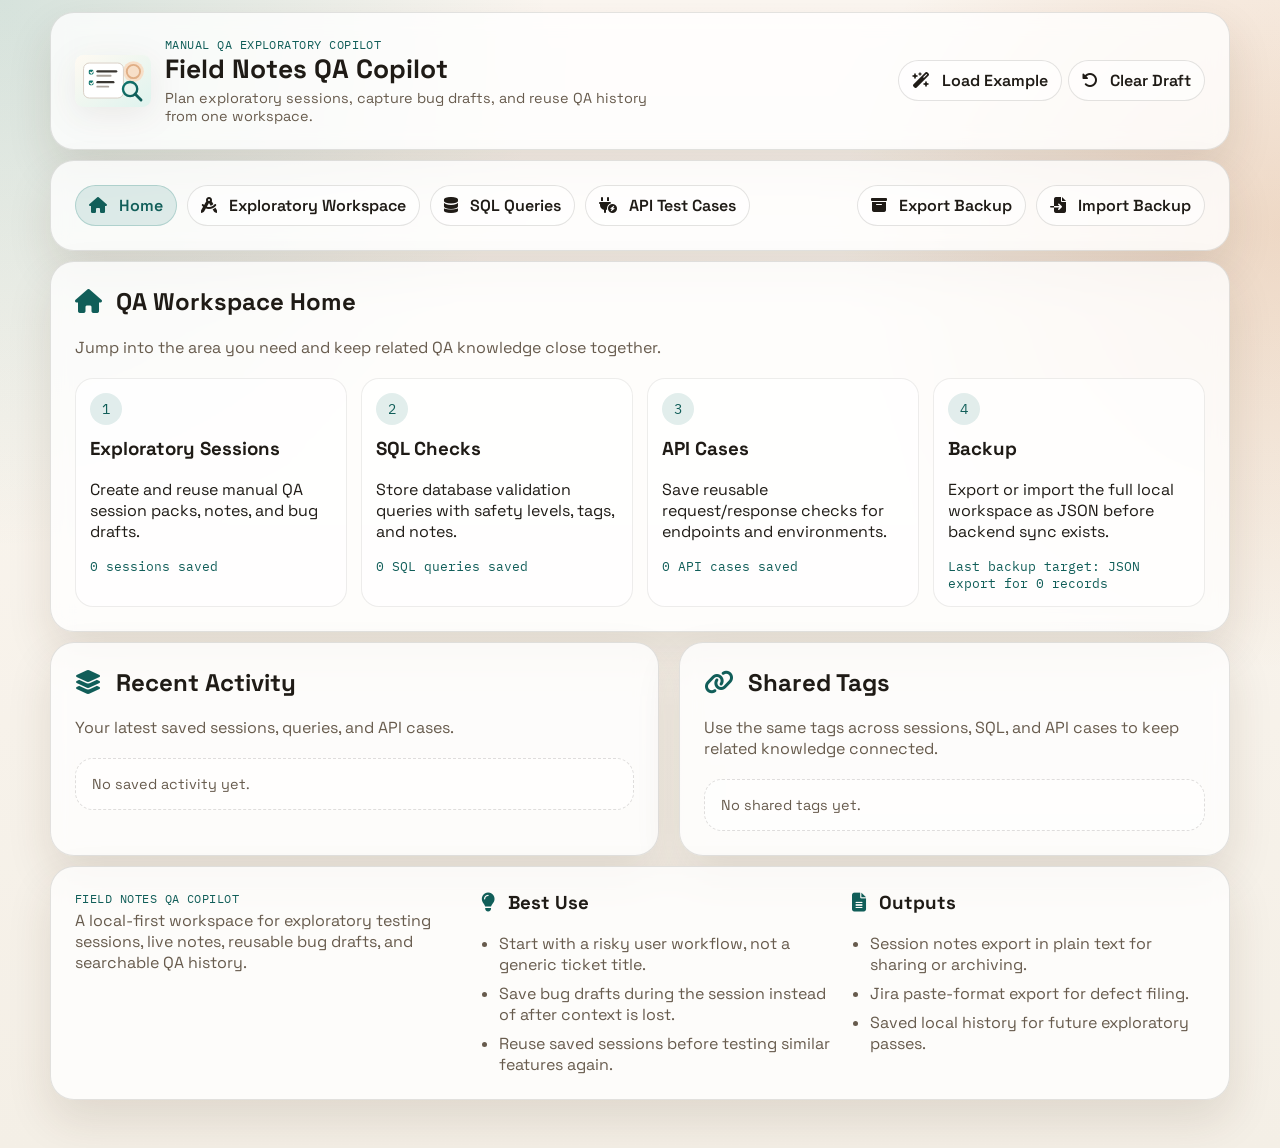
==== commit a1f7e0cd: "Add QA workspace dashboard and JSON backup flow" ====
--- a/index.html
+++ b/index.html
@@ -28,6 +28,86 @@
       </div>
     </section>
 
+    <section class="panel workspace-switcher card">
+      <div class="workspace-tabs" role="tablist" aria-label="Workspace switcher">
+        <button id="showHomeBtn" class="tab-btn is-active" type="button" role="tab" aria-selected="true">
+          <i class="fa-solid fa-house"></i> Home
+        </button>
+        <button id="showExploratoryBtn" class="tab-btn" type="button" role="tab" aria-selected="false">
+          <i class="fa-solid fa-compass-drafting"></i> Exploratory Workspace
+        </button>
+        <button id="showSqlBtn" class="tab-btn" type="button" role="tab" aria-selected="false">
+          <i class="fa-solid fa-database"></i> SQL Queries
+        </button>
+        <button id="showApiBtn" class="tab-btn" type="button" role="tab" aria-selected="false">
+          <i class="fa-solid fa-plug-circle-bolt"></i> API Test Cases
+        </button>
+      </div>
+      <div class="workspace-actions">
+        <button id="exportDataBtn" class="ghost" type="button"><i class="fa-solid fa-box-archive"></i> Export Backup</button>
+        <button id="importDataBtn" class="ghost" type="button"><i class="fa-solid fa-file-import"></i> Import Backup</button>
+        <input id="importDataInput" type="file" accept="application/json" hidden>
+      </div>
+    </section>
+
+    <div id="homeWorkspace" class="workspace-view">
+      <section class="panel card onboarding-card">
+        <div class="card-header">
+          <h2><i class="fa-solid fa-house"></i> QA Workspace Home</h2>
+          <p>Jump into the area you need and keep related QA knowledge close together.</p>
+        </div>
+        <div class="dashboard-grid">
+          <article class="step-card">
+            <span class="step-number">1</span>
+            <h3>Exploratory Sessions</h3>
+            <p>Create and reuse manual QA session packs, notes, and bug drafts.</p>
+            <p class="dashboard-metric" id="homeSessionCount">0 sessions saved</p>
+          </article>
+          <article class="step-card">
+            <span class="step-number">2</span>
+            <h3>SQL Checks</h3>
+            <p>Store database validation queries with safety levels, tags, and notes.</p>
+            <p class="dashboard-metric" id="homeSqlCount">0 SQL queries saved</p>
+          </article>
+          <article class="step-card">
+            <span class="step-number">3</span>
+            <h3>API Cases</h3>
+            <p>Save reusable request/response checks for endpoints and environments.</p>
+            <p class="dashboard-metric" id="homeApiCount">0 API cases saved</p>
+          </article>
+          <article class="step-card">
+            <span class="step-number">4</span>
+            <h3>Backup</h3>
+            <p>Export or import the full local workspace as JSON before backend sync exists.</p>
+            <p class="dashboard-metric" id="homeBackupHint">Local-first storage active</p>
+          </article>
+        </div>
+      </section>
+
+      <section class="panel grid history-grid">
+        <section class="card">
+          <div class="card-header">
+            <h2><i class="fa-solid fa-layer-group"></i> Recent Activity</h2>
+            <p>Your latest saved sessions, queries, and API cases.</p>
+          </div>
+          <div id="recentActivityList" class="saved-list empty-list">
+            <p class="microcopy">No saved activity yet.</p>
+          </div>
+        </section>
+
+        <section class="card">
+          <div class="card-header">
+            <h2><i class="fa-solid fa-link"></i> Shared Tags</h2>
+            <p>Use the same tags across sessions, SQL, and API cases to keep related knowledge connected.</p>
+          </div>
+          <div id="tagSummaryList" class="saved-list empty-list">
+            <p class="microcopy">No shared tags yet.</p>
+          </div>
+        </section>
+      </section>
+    </div>
+
+    <div id="exploratoryWorkspace" class="workspace-view">
     <section class="panel card onboarding-card">
       <div class="card-header">
         <h2><i class="fa-solid fa-map-signs"></i> How To Use This Tool</h2>
@@ -401,10 +481,14 @@
           Session tags
           <input id="sessionTags" type="text" placeholder="auth, regression, release-blocker">
         </label>
+        <label>
+          Related links / references
+          <input id="sessionLinks" type="text" placeholder="SQL: Find user by email, API: Create order returns 201">
+        </label>
         <div class="tips-banner compact-banner">
           <div>
             <strong>What gets saved</strong>
-            <p>Brief, session notes, generated pack, bug drafts, tester, build, tags, and save timestamp.</p>
+            <p>Brief, session notes, generated pack, bug drafts, tester, build, tags, related links, and save timestamp.</p>
           </div>
         </div>
         <button id="saveSessionBtn" class="primary" type="button"><i class="fa-solid fa-bookmark"></i> Save Session</button>
@@ -417,6 +501,275 @@
       <button id="copyBtn" class="ghost" type="button"><i class="fa-solid fa-copy"></i> Copy Session Summary</button>
       <p id="statusMessage" class="status">Start with the Feature Brief, then click Generate Session Pack.</p>
     </section>
+    </div>
+
+    <div id="sqlWorkspace" class="workspace-view hidden-workspace">
+      <section class="panel card onboarding-card">
+        <div class="card-header">
+          <h2><i class="fa-solid fa-database"></i> SQL Queries Workspace</h2>
+          <p>Save your own QA SQL queries, organize them by category, and copy them when you need them.</p>
+        </div>
+        <div class="onboarding-grid">
+          <article class="step-card">
+            <span class="step-number">1</span>
+            <h3>Create a query</h3>
+            <p>Add the query name, category, database type, and the SQL you want to keep.</p>
+          </article>
+          <article class="step-card">
+            <span class="step-number">2</span>
+            <h3>Save it locally</h3>
+            <p>Saved queries stay in this browser so you can reuse them in future QA sessions.</p>
+          </article>
+          <article class="step-card">
+            <span class="step-number">3</span>
+            <h3>Search and filter</h3>
+            <p>Find queries by name, category, database, or notes when investigating issues.</p>
+          </article>
+          <article class="step-card">
+            <span class="step-number">4</span>
+            <h3>Copy and run</h3>
+            <p>Copy the SQL text and use it in your database tool of choice.</p>
+          </article>
+        </div>
+      </section>
+
+      <section class="panel grid sql-grid">
+        <section class="card">
+          <div class="card-header">
+            <h2><i class="fa-solid fa-file-code"></i> Query Editor</h2>
+            <p>Create or update your own SQL snippets.</p>
+          </div>
+
+          <div class="draft-toolbar">
+            <div class="draft-meta">
+              <span class="pill" id="activeSqlLabel">New query</span>
+              <span class="draft-stamp" id="activeSqlStamp">Not saved yet</span>
+            </div>
+            <div class="inline-actions">
+              <button id="resetSqlBtn" type="button" class="ghost"><i class="fa-solid fa-file-circle-plus"></i> New Query</button>
+              <button id="saveSqlBtn" type="button" class="secondary"><i class="fa-solid fa-floppy-disk"></i> Save Query</button>
+            </div>
+          </div>
+
+          <div class="session-fields">
+            <label>
+              Query name
+              <input id="sqlName" type="text" placeholder="Find user by email">
+            </label>
+
+            <div class="snapshot-grid">
+              <label>
+                Category
+                <input id="sqlCategory" type="text" placeholder="users, orders, payments">
+              </label>
+              <label>
+                Database
+                <select id="sqlDialect">
+                  <option selected>PostgreSQL</option>
+                  <option>MySQL</option>
+                  <option>SQL Server</option>
+                  <option>SQLite</option>
+                  <option>Generic SQL</option>
+                </select>
+              </label>
+            </div>
+
+            <label>
+              Shared tags
+              <input id="sqlTags" type="text" placeholder="auth, users, smoke">
+            </label>
+
+            <label>
+              Safety
+              <select id="sqlSafety">
+                <option selected>Read only</option>
+                <option>Setup / Insert</option>
+                <option>Update / Reset</option>
+                <option>Delete / Destructive</option>
+              </select>
+            </label>
+
+            <label>
+              SQL query
+              <textarea id="sqlQueryText" rows="10" class="code-area" placeholder="select * from users where email = :email;"></textarea>
+            </label>
+
+            <label>
+              Notes
+              <textarea id="sqlNotes" rows="4" placeholder="Explain placeholders, expected use, and any warnings."></textarea>
+            </label>
+
+            <label>
+              Related links / references
+              <input id="sqlLinks" type="text" placeholder="Session: Password reset flow, API: Get user profile">
+            </label>
+          </div>
+        </section>
+
+        <section class="card">
+          <div class="card-header">
+            <h2><i class="fa-solid fa-book-bookmark"></i> Saved Queries</h2>
+            <p>Search your personal QA query library.</p>
+          </div>
+
+          <div class="history-toolbar">
+            <input id="sqlSearch" type="search" placeholder="Search query name, category, database, or notes">
+            <span class="pill" id="sqlCount">0 queries</span>
+          </div>
+
+          <div id="sqlList" class="saved-list empty-list">
+            <p class="microcopy">No saved SQL queries yet.</p>
+          </div>
+        </section>
+      </section>
+    </div>
+
+    <div id="apiWorkspace" class="workspace-view hidden-workspace">
+      <section class="panel card onboarding-card">
+        <div class="card-header">
+          <h2><i class="fa-solid fa-plug-circle-bolt"></i> API Test Cases Workspace</h2>
+          <p>Save your own QA API checks with request details, expected validations, and notes.</p>
+        </div>
+        <div class="onboarding-grid">
+          <article class="step-card">
+            <span class="step-number">1</span>
+            <h3>Define the request</h3>
+            <p>Capture method, endpoint, environment, auth notes, headers, and request body.</p>
+          </article>
+          <article class="step-card">
+            <span class="step-number">2</span>
+            <h3>Add expected checks</h3>
+            <p>Record expected status code, response checks, negative cases, and business rules.</p>
+          </article>
+          <article class="step-card">
+            <span class="step-number">3</span>
+            <h3>Save and search</h3>
+            <p>Store reusable endpoint cases and find them later by tag, method, or environment.</p>
+          </article>
+          <article class="step-card">
+            <span class="step-number">4</span>
+            <h3>Copy and reuse</h3>
+            <p>Copy the saved API case and use it in your API client, docs, or test notes.</p>
+          </article>
+        </div>
+      </section>
+
+      <section class="panel grid api-grid">
+        <section class="card">
+          <div class="card-header">
+            <h2><i class="fa-solid fa-circle-nodes"></i> API Case Editor</h2>
+            <p>Create or update reusable API test cases.</p>
+          </div>
+
+          <div class="draft-toolbar">
+            <div class="draft-meta">
+              <span class="pill" id="activeApiLabel">New API case</span>
+              <span class="draft-stamp" id="activeApiStamp">Not saved yet</span>
+            </div>
+            <div class="inline-actions">
+              <button id="resetApiBtn" type="button" class="ghost"><i class="fa-solid fa-file-circle-plus"></i> New API Case</button>
+              <button id="saveApiBtn" type="button" class="secondary"><i class="fa-solid fa-floppy-disk"></i> Save API Case</button>
+            </div>
+          </div>
+
+          <div class="session-fields">
+            <label>
+              Case name
+              <input id="apiName" type="text" placeholder="Create order returns 201 with order id">
+            </label>
+
+            <div class="snapshot-grid">
+              <label>
+                Method
+                <select id="apiMethod">
+                  <option>GET</option>
+                  <option selected>POST</option>
+                  <option>PUT</option>
+                  <option>PATCH</option>
+                  <option>DELETE</option>
+                </select>
+              </label>
+              <label>
+                Environment
+                <input id="apiEnvironment" type="text" placeholder="staging">
+              </label>
+            </div>
+
+            <label>
+              Endpoint
+              <input id="apiEndpoint" type="text" placeholder="/api/v1/orders">
+            </label>
+
+            <label>
+              Category / tags
+              <input id="apiTags" type="text" placeholder="orders, checkout, smoke">
+            </label>
+
+            <label>
+              Auth notes
+              <input id="apiAuth" type="text" placeholder="Bearer token with checkout scope">
+            </label>
+
+            <label>
+              Headers
+              <textarea id="apiHeaders" rows="4" class="code-area compact-code" placeholder='Content-Type: application/json&#10;X-Tenant-Id: demo'></textarea>
+            </label>
+
+            <label>
+              Request body
+              <textarea id="apiBody" rows="7" class="code-area compact-code" placeholder='{"user_id": ":user_id", "items": [{"sku": "ABC-123", "qty": 1}]}'></textarea>
+            </label>
+
+            <div class="snapshot-grid">
+              <label>
+                Expected status
+                <input id="apiExpectedStatus" type="text" placeholder="201">
+              </label>
+              <label>
+                Case type
+                <select id="apiCaseType">
+                  <option selected>Positive</option>
+                  <option>Negative</option>
+                  <option>Boundary</option>
+                  <option>Regression</option>
+                </select>
+              </label>
+            </div>
+
+            <label>
+              Expected response checks
+              <textarea id="apiChecks" rows="5" placeholder="response contains order_id&#10;status is pending_payment&#10;no internal error fields exposed"></textarea>
+            </label>
+
+            <label>
+              Notes
+              <textarea id="apiNotes" rows="4" placeholder="Mention placeholders, sequence dependencies, and follow-up checks."></textarea>
+            </label>
+
+            <label>
+              Related links / references
+              <input id="apiLinks" type="text" placeholder="Session: Checkout flow, SQL: Find order by id">
+            </label>
+          </div>
+        </section>
+
+        <section class="card">
+          <div class="card-header">
+            <h2><i class="fa-solid fa-book-open-reader"></i> Saved API Cases</h2>
+            <p>Search your personal API testing library.</p>
+          </div>
+
+          <div class="history-toolbar">
+            <input id="apiSearch" type="search" placeholder="Search case name, endpoint, method, environment, or tags">
+            <span class="pill" id="apiCount">0 cases</span>
+          </div>
+
+          <div id="apiList" class="saved-list empty-list">
+            <p class="microcopy">No saved API cases yet.</p>
+          </div>
+        </section>
+      </section>
+    </div>
 
     <footer class="panel footer-card card">
       <div class="footer-grid">
--- a/styles.css
+++ b/styles.css
@@ -115,6 +115,51 @@
   grid-template-columns: 1.05fr 0.95fr;
 }
 
+.sql-grid {
+  grid-template-columns: 1fr 0.95fr;
+}
+
+.api-grid {
+  grid-template-columns: 1fr 0.95fr;
+}
+
+.workspace-view.hidden-workspace {
+  display: none;
+}
+
+.workspace-switcher {
+  padding: 12px 16px;
+  display: flex;
+  justify-content: space-between;
+  align-items: center;
+  gap: 12px;
+}
+
+.workspace-tabs {
+  display: flex;
+  flex-wrap: wrap;
+  gap: 10px;
+}
+
+.workspace-actions {
+  display: flex;
+  flex-wrap: wrap;
+  gap: 10px;
+}
+
+.tab-btn {
+  background: rgba(255, 255, 255, 0.58);
+  color: var(--text);
+  border: 1px solid rgba(31, 27, 22, 0.12);
+  font-weight: 600;
+}
+
+.tab-btn.is-active {
+  background: rgba(15, 118, 110, 0.12);
+  color: var(--accent-strong);
+  border-color: rgba(15, 118, 110, 0.22);
+}
+
 .onboarding-card {
   padding-bottom: 16px;
 }
@@ -123,6 +168,19 @@
   display: grid;
   grid-template-columns: repeat(4, minmax(0, 1fr));
   gap: 14px;
+}
+
+.dashboard-grid {
+  display: grid;
+  grid-template-columns: repeat(4, minmax(0, 1fr));
+  gap: 14px;
+}
+
+.dashboard-metric {
+  margin-bottom: 0;
+  color: var(--accent-strong);
+  font-family: "IBM Plex Mono", monospace;
+  font-size: 0.82rem;
 }
 
 .step-card {
@@ -195,6 +253,17 @@
 .saved-item p,
 .template-preview {
   color: var(--muted);
+}
+
+.code-area {
+  font-family: "IBM Plex Mono", monospace;
+  font-size: 0.9rem;
+  line-height: 1.45;
+  min-height: 240px;
+}
+
+.compact-code {
+  min-height: 120px;
 }
 
 .hint {
@@ -526,6 +595,29 @@
   font-size: 0.76rem;
 }
 
+.activity-type {
+  display: inline-flex;
+  align-items: center;
+  padding: 5px 9px;
+  border-radius: 999px;
+  background: rgba(31, 27, 22, 0.08);
+  color: #4d443a;
+  font-size: 0.76rem;
+}
+
+.sql-snippet {
+  margin-top: 10px;
+  padding: 12px;
+  border-radius: 14px;
+  background: rgba(31, 27, 22, 0.04);
+  border: 1px solid rgba(31, 27, 22, 0.08);
+  font-family: "IBM Plex Mono", monospace;
+  font-size: 0.82rem;
+  line-height: 1.45;
+  white-space: pre-wrap;
+  overflow-wrap: anywhere;
+}
+
 .small-btn {
   padding: 8px 12px;
   font-size: 0.85rem;
@@ -580,11 +672,17 @@
   .grid,
   .session-grid,
   .history-grid,
-  .snapshot-grid {
+  .snapshot-grid,
+  .sql-grid,
+  .api-grid {
     grid-template-columns: 1fr;
   }
 
   .onboarding-grid {
+    grid-template-columns: 1fr;
+  }
+
+  .dashboard-grid {
     grid-template-columns: 1fr;
   }
 
@@ -634,4 +732,9 @@
   .hero-actions {
     justify-content: flex-start;
   }
-}
+
+  .workspace-switcher {
+    flex-direction: column;
+    align-items: stretch;
+  }
+}
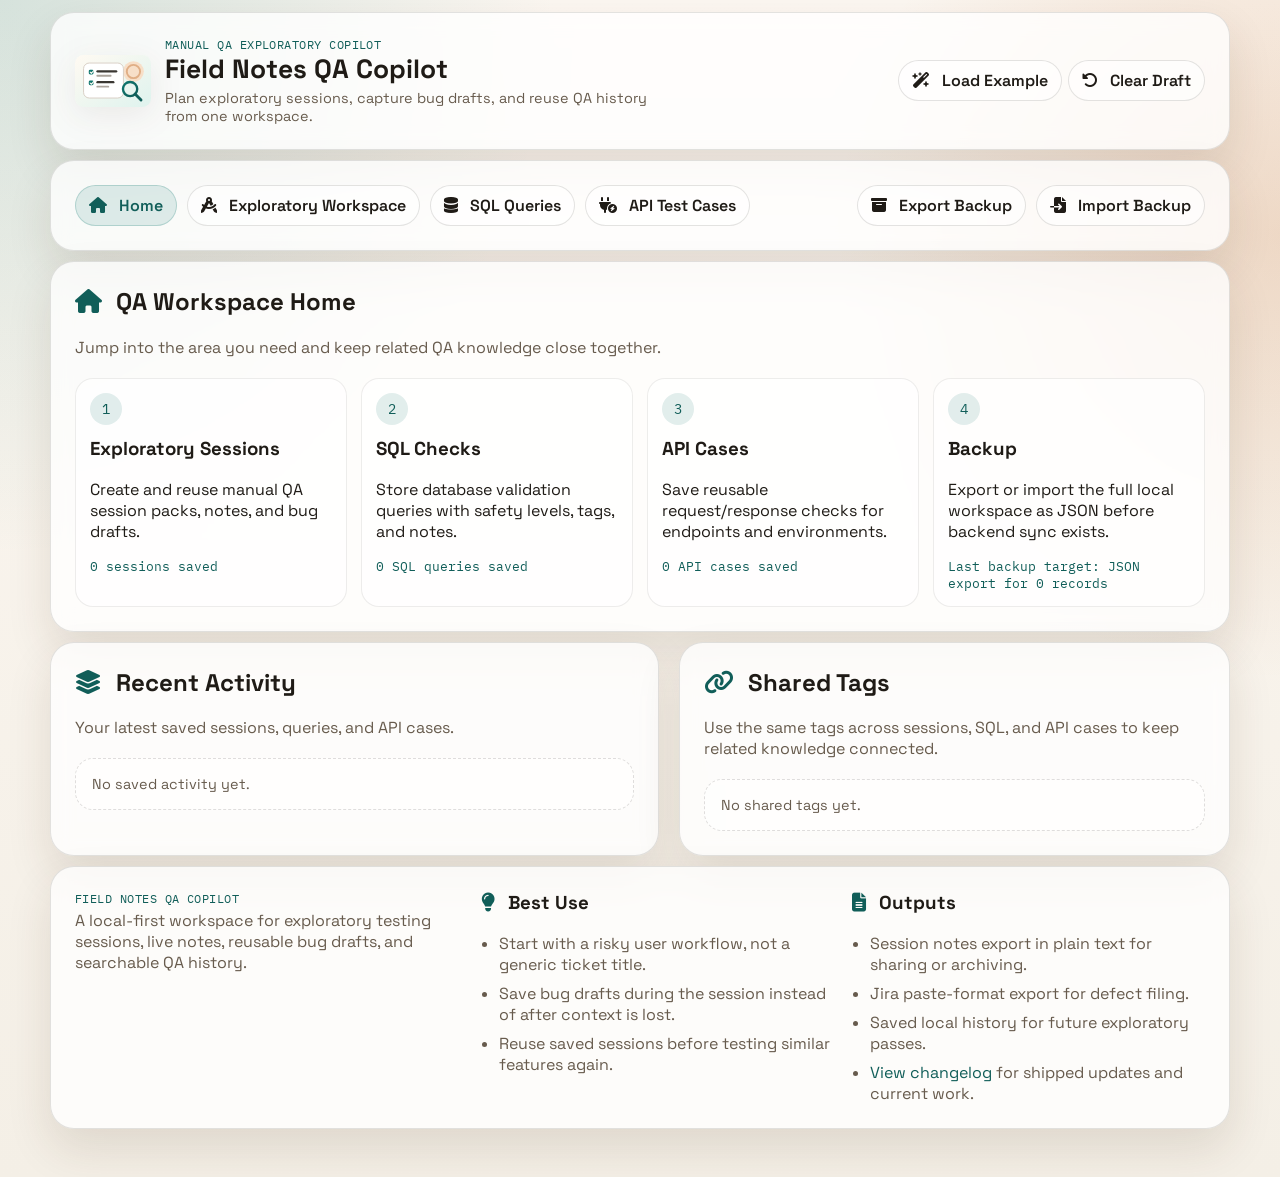
==== commit 23c2786c: "Add changelog page and improve Swagger import" ====
--- a/index.html
+++ b/index.html
@@ -485,10 +485,16 @@
           Related links / references
           <input id="sessionLinks" type="text" placeholder="SQL: Find user by email, API: Create order returns 201">
         </label>
+        <div>
+          <span class="hint-label">Link saved records</span>
+          <div id="sessionRecordLinks" class="record-link-picker empty-list">
+            <p class="microcopy">Save SQL queries or API cases first, then link them here.</p>
+          </div>
+        </div>
         <div class="tips-banner compact-banner">
           <div>
             <strong>What gets saved</strong>
-            <p>Brief, session notes, generated pack, bug drafts, tester, build, tags, related links, and save timestamp.</p>
+            <p>Brief, session notes, generated pack, bug drafts, tester, build, tags, linked records, related notes, and save timestamp.</p>
           </div>
         </div>
         <button id="saveSessionBtn" class="primary" type="button"><i class="fa-solid fa-bookmark"></i> Save Session</button>
@@ -603,6 +609,12 @@
               Related links / references
               <input id="sqlLinks" type="text" placeholder="Session: Password reset flow, API: Get user profile">
             </label>
+            <div>
+              <span class="hint-label">Link saved records</span>
+              <div id="sqlRecordLinks" class="record-link-picker empty-list">
+                <p class="microcopy">Save sessions or API cases first, then link them here.</p>
+              </div>
+            </div>
           </div>
         </section>
 
@@ -655,6 +667,60 @@
       </section>
 
       <section class="panel grid api-grid">
+        <section class="card">
+          <div class="card-header">
+            <h2><i class="fa-solid fa-file-import"></i> Swagger to Postman</h2>
+            <p>Upload an OpenAPI / Swagger JSON file and generate a Postman collection you can download.</p>
+          </div>
+
+          <div class="session-fields">
+            <label>
+              Collection name override
+              <input id="postmanCollectionName" type="text" placeholder="Payments API QA Collection">
+            </label>
+
+            <label>
+              Swagger / OpenAPI JSON
+              <input id="swaggerFileInput" type="file" accept="application/json,.json">
+            </label>
+
+            <div class="snapshot-grid">
+              <label>
+                API import mode
+                <select id="apiImportMode">
+                  <option value="create-only">Create only new cases</option>
+                  <option value="upsert" selected>Update matching cases</option>
+                  <option value="replace-generated">Replace generated cases</option>
+                </select>
+              </label>
+              <label>
+                Generated tags suffix
+                <input id="apiImportTagSuffix" type="text" placeholder="swagger-import, smoke">
+              </label>
+            </div>
+
+            <div class="inline-actions">
+              <button id="generatePostmanBtn" type="button" class="secondary"><i class="fa-solid fa-wand-magic-sparkles"></i> Generate Collection</button>
+              <button id="previewApiCasesBtn" type="button" class="ghost"><i class="fa-solid fa-list-check"></i> Preview API Cases</button>
+              <button id="generateApiCasesBtn" type="button" class="ghost"><i class="fa-solid fa-layer-group"></i> Import API Cases</button>
+              <button id="downloadPostmanBtn" type="button" class="ghost"><i class="fa-solid fa-file-arrow-down"></i> Download Postman Collection</button>
+            </div>
+
+            <div class="tips-banner compact-banner">
+              <div>
+                <strong>What gets generated</strong>
+                <p>Folders by tag, requests by endpoint, base URL variable, auth hints, headers, request bodies, and basic QA-friendly test scripts.</p>
+              </div>
+            </div>
+
+            <div id="postmanSummary" class="template-preview">No OpenAPI file loaded yet.</div>
+            <div id="apiImportSummary" class="template-preview">No API import preview yet.</div>
+            <div id="apiImportPreview" class="saved-list empty-list">
+              <p class="microcopy">Preview generated API cases before importing them.</p>
+            </div>
+          </div>
+        </section>
+
         <section class="card">
           <div class="card-header">
             <h2><i class="fa-solid fa-circle-nodes"></i> API Case Editor</h2>
@@ -750,6 +816,12 @@
               Related links / references
               <input id="apiLinks" type="text" placeholder="Session: Checkout flow, SQL: Find order by id">
             </label>
+            <div>
+              <span class="hint-label">Link saved records</span>
+              <div id="apiRecordLinks" class="record-link-picker empty-list">
+                <p class="microcopy">Save sessions or SQL queries first, then link them here.</p>
+              </div>
+            </div>
           </div>
         </section>
 
@@ -793,6 +865,7 @@
             <li>Session notes export in plain text for sharing or archiving.</li>
             <li>Jira paste-format export for defect filing.</li>
             <li>Saved local history for future exploratory passes.</li>
+            <li><a href="changelog.html">View changelog</a> for shipped updates and current work.</li>
           </ul>
         </section>
       </div>
--- a/styles.css
+++ b/styles.css
@@ -26,10 +26,23 @@
     linear-gradient(180deg, #fcf7f1 0%, var(--bg) 100%);
 }
 
+a {
+  color: var(--accent-strong);
+  text-decoration: none;
+}
+
+a:hover {
+  text-decoration: underline;
+}
+
 .shell {
   width: min(1180px, calc(100% - 32px));
   margin: 0 auto;
   padding: 12px 0 36px;
+}
+
+.subpage-shell {
+  padding-bottom: 56px;
 }
 
 .hero-actions,
@@ -51,6 +64,12 @@
   justify-content: flex-end;
 }
 
+.subpage-link {
+  display: inline-flex;
+  align-items: center;
+  gap: 8px;
+}
+
 .hero-bar {
   display: flex;
   justify-content: space-between;
@@ -271,6 +290,12 @@
   margin-top: 4px;
   font-weight: 400;
   font-size: 0.92rem;
+}
+
+.hint-label {
+  display: block;
+  margin-bottom: 10px;
+  font-weight: 500;
 }
 
 input,
@@ -553,6 +578,15 @@
   background: rgba(255, 255, 255, 0.74);
 }
 
+.changelog-list {
+  display: grid;
+  gap: 16px;
+}
+
+.changelog-entry {
+  grid-template-columns: minmax(0, 1fr);
+}
+
 .saved-title-row {
   display: flex;
   flex-wrap: wrap;
@@ -593,6 +627,46 @@
   background: rgba(15, 118, 110, 0.08);
   color: var(--accent-strong);
   font-size: 0.76rem;
+}
+
+.record-link-picker {
+  display: grid;
+  gap: 10px;
+  padding: 12px;
+  border-radius: 16px;
+  background: rgba(255, 255, 255, 0.72);
+  border: 1px solid rgba(31, 27, 22, 0.08);
+  margin-bottom: 16px;
+}
+
+.record-link-picker.empty-list {
+  padding: 14px;
+}
+
+.record-link-option {
+  display: grid;
+  grid-template-columns: auto minmax(0, 1fr);
+  gap: 10px;
+  align-items: start;
+  padding: 10px 12px;
+  border-radius: 14px;
+  background: rgba(248, 253, 252, 0.9);
+  border: 1px solid rgba(15, 118, 110, 0.1);
+}
+
+.record-link-option input[type="checkbox"] {
+  width: auto;
+  margin-top: 3px;
+  transform: scale(1.05);
+}
+
+.record-link-copy {
+  display: grid;
+  gap: 4px;
+}
+
+.record-link-copy strong {
+  font-size: 0.92rem;
 }
 
 .activity-type {
@@ -664,6 +738,10 @@
   color: var(--muted);
 }
 
+.changelog-points {
+  margin-top: 12px;
+}
+
 .footer-list li + li {
   margin-top: 8px;
 }
